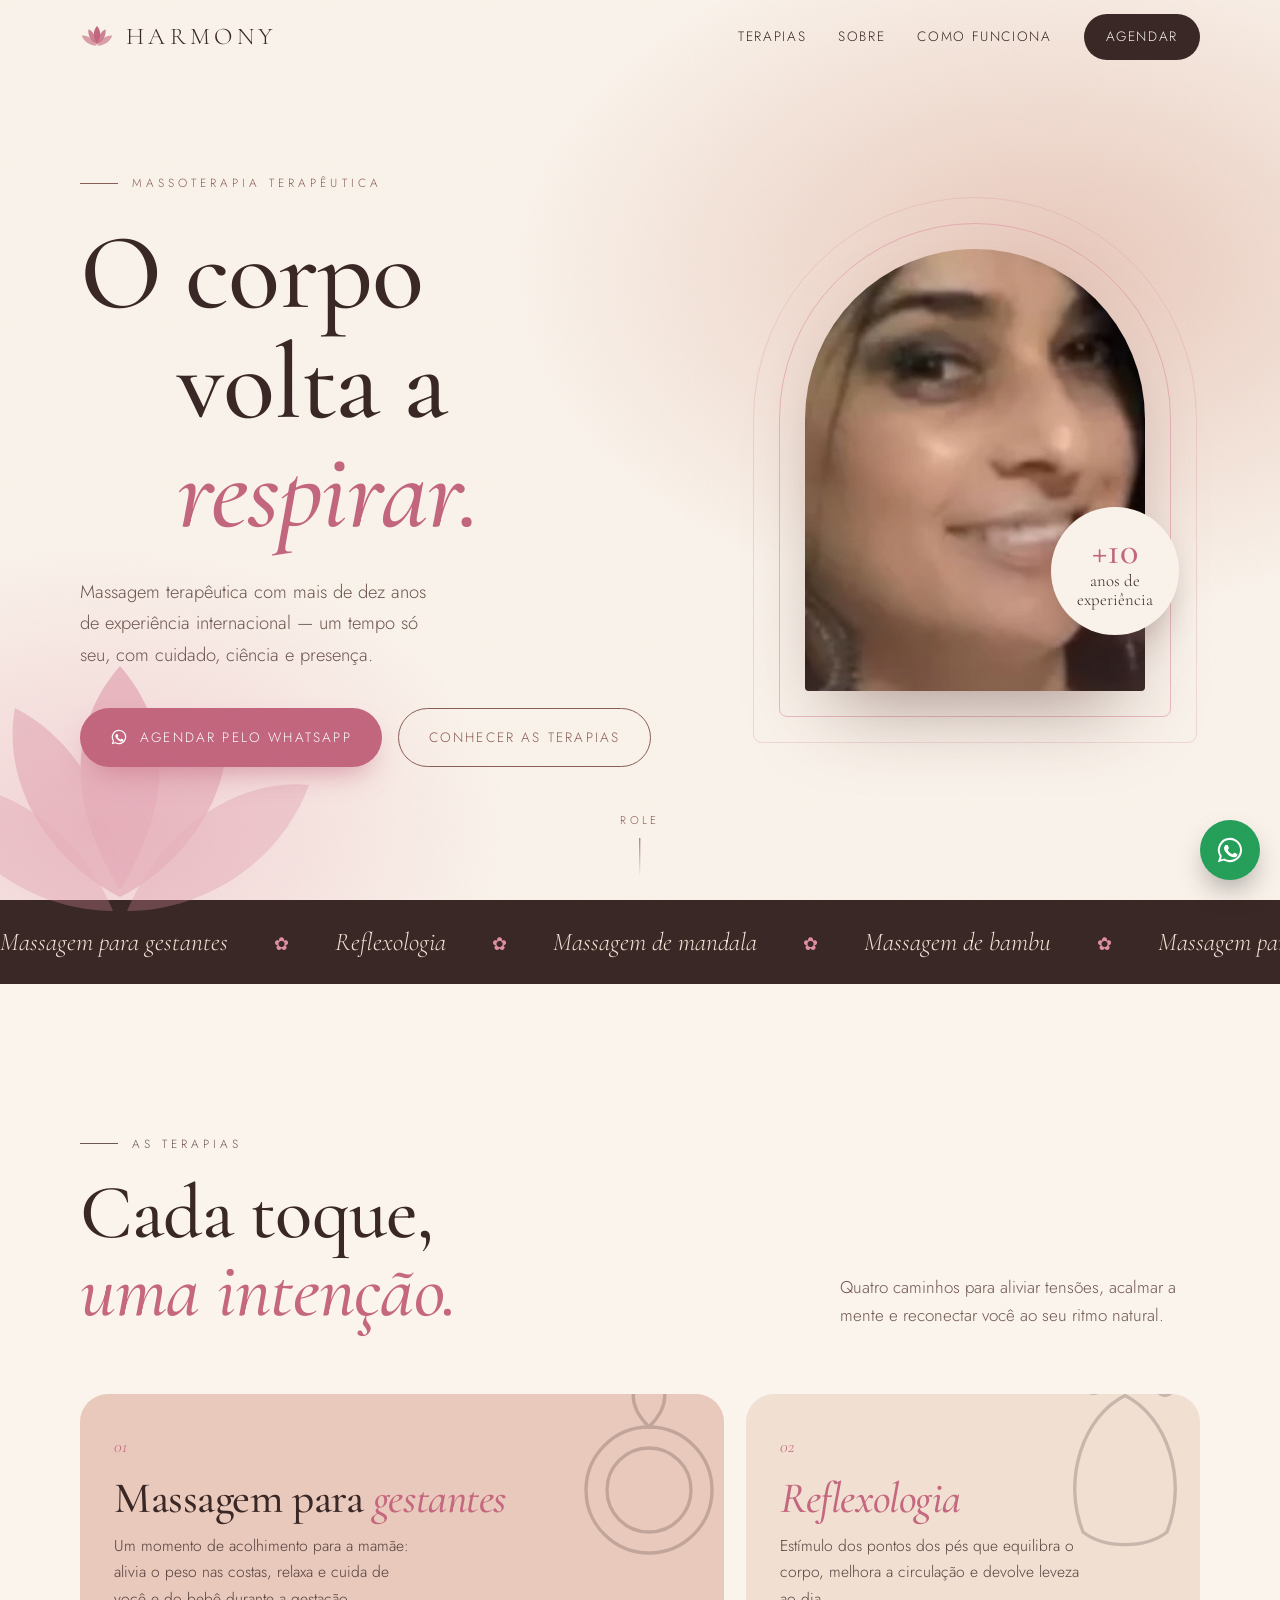
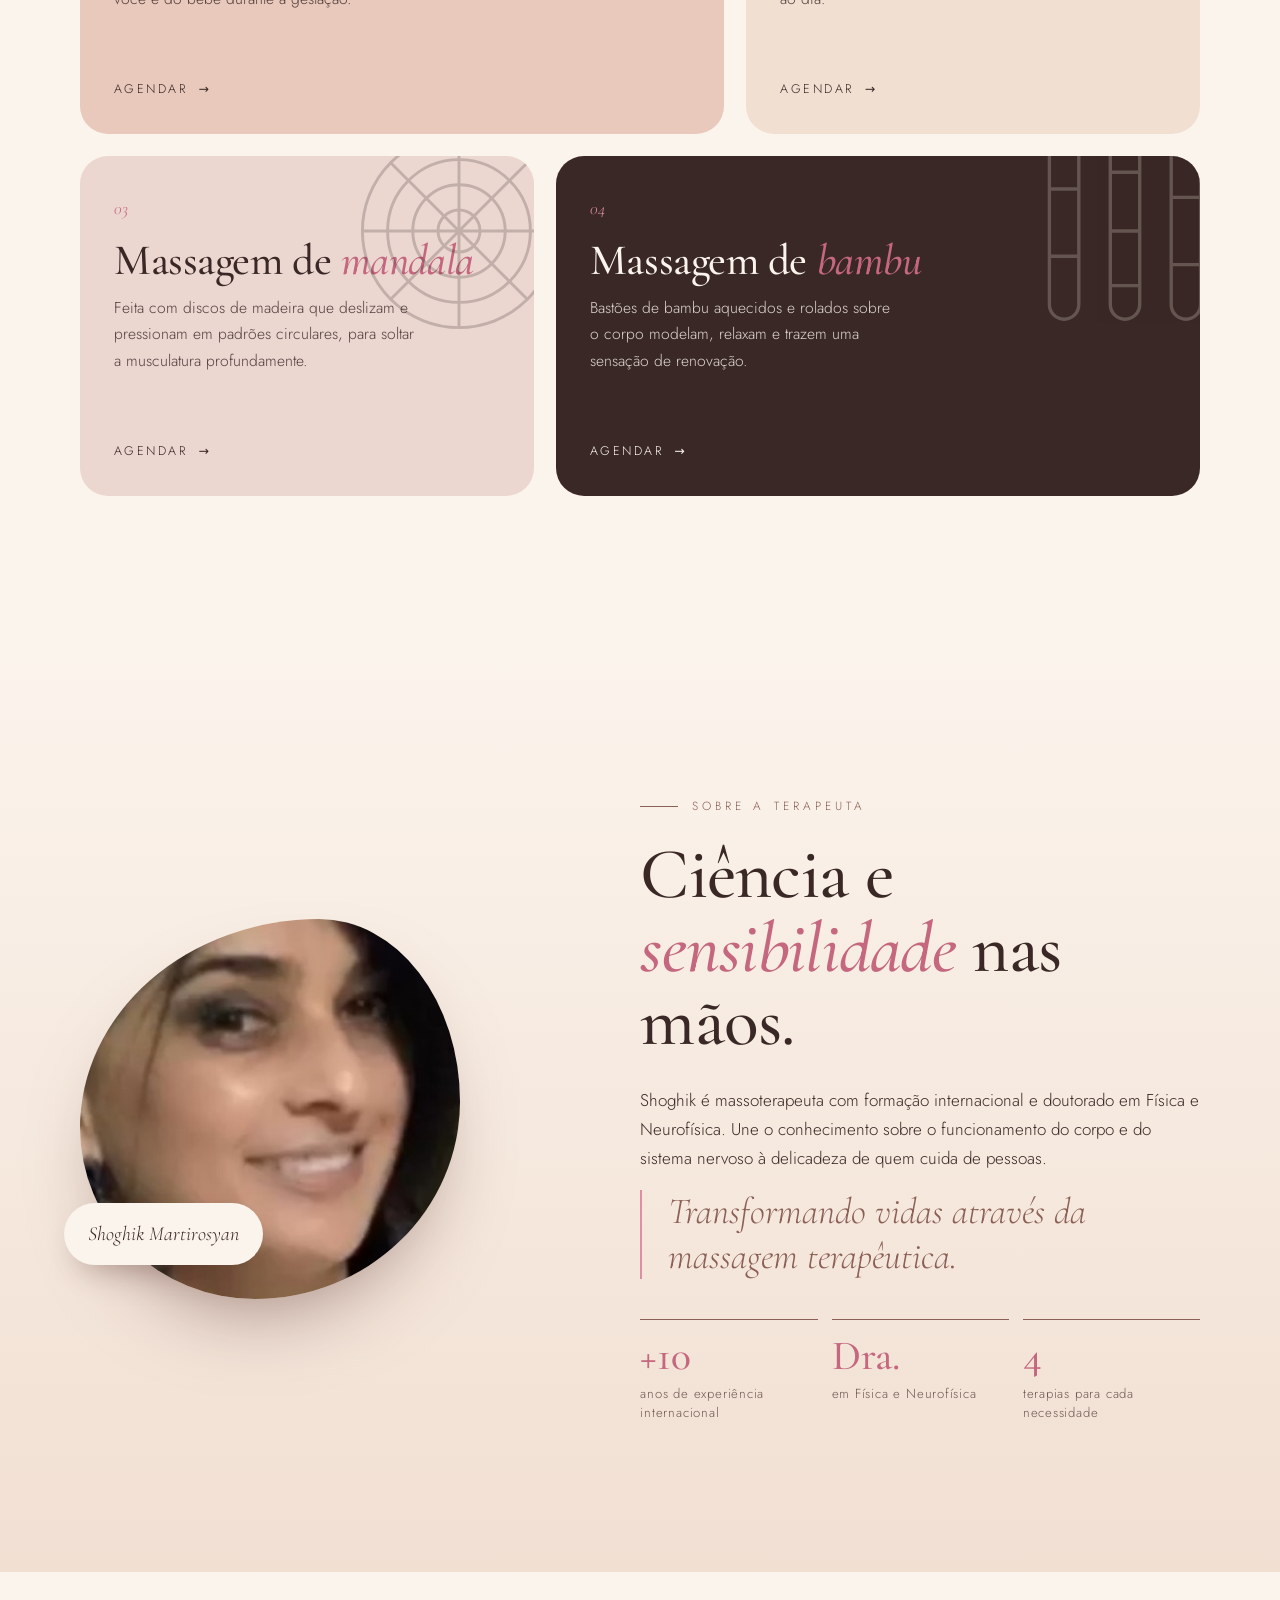
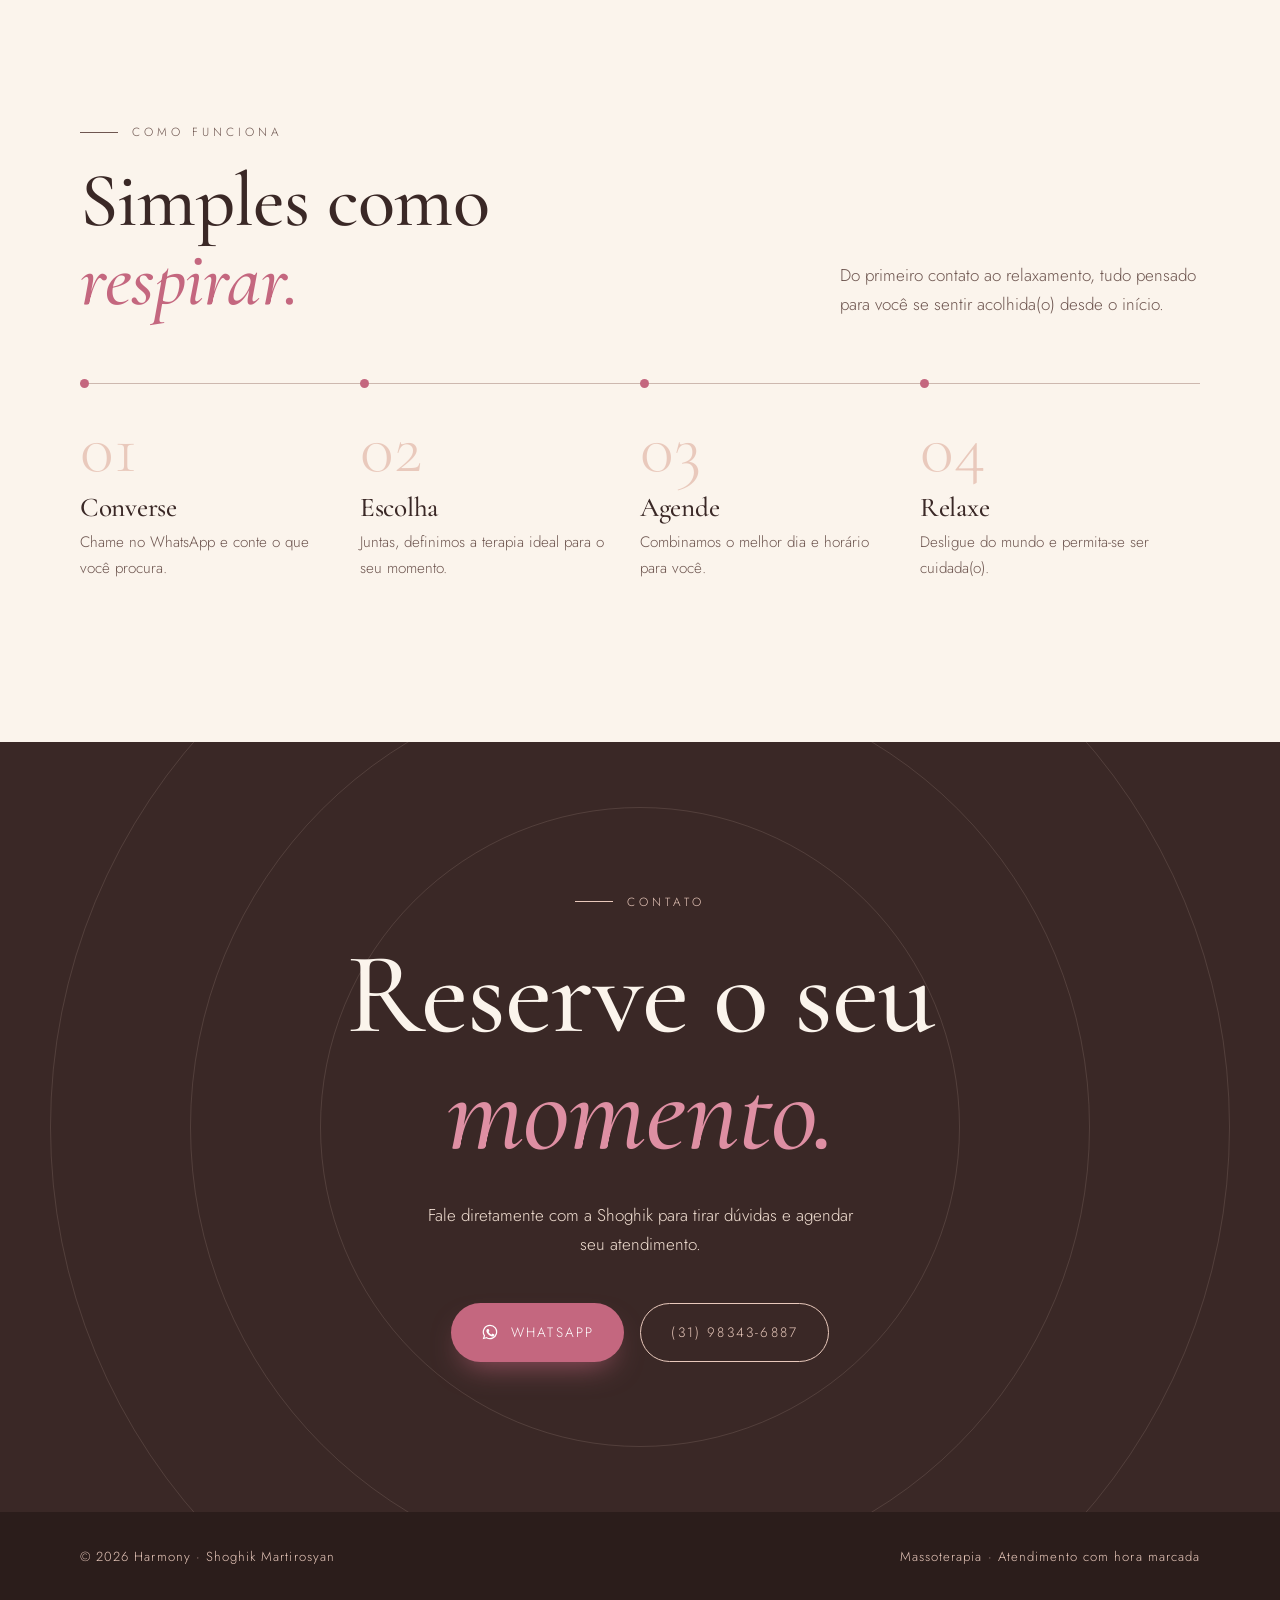
==== harmony/index.html @ 851d34f4 "Add Harmony massage therapy website Co-Authored-By: Claude Sonnet 5.5 <noreply@anthropic.com> Claude" ====
<!doctype html>
<html lang="pt-BR">
<head>
<meta charset="utf-8">
<meta name="viewport" content="width=device-width, initial-scale=1">
<title>Harmony · Shoghik Martirosyan — Massoterapia</title>
<meta name="description" content="Massoterapia com mais de 10 anos de experiência internacional. Massagem para gestantes, reflexologia, massagem de mandala e de bambu. Agende pelo WhatsApp.">
<meta name="theme-color" content="#F6E9DF">
<link rel="preconnect" href="https://fonts.googleapis.com">
<link rel="preconnect" href="https://fonts.gstatic.com" crossorigin>
<link href="https://fonts.googleapis.com/css2?family=Cormorant+Garamond:ital,wght@0,400;0,500;0,600;1,400;1,500&family=Jost:wght@300;400;500&display=swap" rel="stylesheet">
<style>
:root{
  --cream:#FBF4EC; --sand:#F1DFD2; --blush:#E9C9BC; --rose:#DE8FA3; --rose-deep:#C4677F;
  --clay:#8A5F55; --ink:#3A2826; --ink-soft:#6E5650; --leaf:#8C9A7B;
  --serif:'Cormorant Garamond',Georgia,serif; --sans:'Jost',system-ui,sans-serif;
  --ease:cubic-bezier(.22,.8,.24,1);
}
*{box-sizing:border-box;margin:0}
html{scroll-behavior:smooth;overflow-x:clip}
body{background:var(--cream);color:var(--ink);font-family:var(--sans);font-weight:300;font-size:17px;line-height:1.7;-webkit-font-smoothing:antialiased;overflow-x:hidden}
body::after{content:"";position:fixed;inset:0;pointer-events:none;z-index:99;opacity:.07;mix-blend-mode:multiply;
  background-image:url("data:image/svg+xml,%3Csvg xmlns='http://www.w3.org/2000/svg' width='160' height='160'%3E%3Cfilter id='n'%3E%3CfeTurbulence type='fractalNoise' baseFrequency='.9' numOctaves='2' stitchTiles='stitch'/%3E%3C/filter%3E%3Crect width='100%25' height='100%25' filter='url(%23n)'/%3E%3C/svg%3E")}
a{color:inherit}
.wrap{width:min(1120px,100% - 40px);margin-inline:auto}
h1,h2,h3{font-family:var(--serif);font-weight:500;line-height:1.02;letter-spacing:-.01em}
em{font-style:italic;color:var(--rose-deep)}
.eyebrow{font-size:.74rem;letter-spacing:.34em;text-transform:uppercase;color:var(--clay);display:flex;align-items:center;gap:14px}
.eyebrow::before{content:"";width:38px;height:1px;background:currentColor}

/* NAV */
nav{position:fixed;inset:0 0 auto 0;z-index:50;transition:background .4s,box-shadow .4s}
nav.solid{background:rgba(251,244,236,.86);backdrop-filter:blur(14px);box-shadow:0 1px 0 rgba(138,95,85,.15)}
.nav-in{display:flex;align-items:center;justify-content:space-between;height:74px}
.brand{display:flex;align-items:center;gap:12px;text-decoration:none;font-family:var(--serif);font-size:1.5rem;letter-spacing:.18em;text-transform:uppercase}
.brand svg{width:34px;height:34px}
.nav-links{display:flex;gap:32px;align-items:center;font-size:.85rem;letter-spacing:.12em;text-transform:uppercase}
.nav-links a{text-decoration:none;position:relative}
.nav-links a:not(.pill)::after{content:"";position:absolute;left:0;bottom:-4px;height:1px;width:0;background:var(--rose-deep);transition:width .4s var(--ease)}
.nav-links a:not(.pill):hover::after{width:100%}
.pill{background:var(--ink);color:var(--cream);padding:11px 22px;border-radius:99px;transition:background .3s,transform .3s var(--ease)}
.pill:hover{background:var(--rose-deep);transform:translateY(-2px)}

/* HERO */
.hero{position:relative;overflow-x:clip;min-height:100svh;display:grid;align-items:center;padding:120px 0 80px;
  background:radial-gradient(60% 55% at 82% 30%,var(--blush) 0,transparent 70%),radial-gradient(45% 45% at 8% 92%,#F3D3D6 0,transparent 70%),var(--cream)}
.hero-grid{display:grid;grid-template-columns:1.15fr .85fr;gap:60px;align-items:center}
.hero h1{font-size:clamp(3.4rem,8.4vw,7.6rem);margin:26px 0 28px}
.hero h1 span{display:block}
.hero h1 .l2{padding-left:.9em}
.lead{font-size:1.15rem;max-width:33ch;color:var(--ink-soft)}
.cta-row{display:flex;flex-wrap:wrap;gap:16px;margin-top:38px}
.btn{display:inline-flex;align-items:center;gap:12px;text-decoration:none;font-size:.85rem;letter-spacing:.16em;text-transform:uppercase;padding:17px 30px;border-radius:99px;transition:transform .35s var(--ease),background .3s,color .3s,box-shadow .3s}
.btn.primary{background:var(--rose-deep);color:#fff;box-shadow:0 14px 30px -12px rgba(196,103,127,.7)}
.btn.primary:hover{transform:translateY(-3px);background:var(--ink)}
.btn.ghost{border:1px solid var(--clay);color:var(--clay)}
.btn.ghost:hover{background:var(--clay);color:var(--cream);transform:translateY(-3px)}
.btn svg{width:18px;height:18px}

.portrait{position:relative;justify-self:center;width:min(340px,78vw);aspect-ratio:4/5.2}
.arch{position:absolute;inset:0;border-radius:999px 999px 24px 24px;overflow:hidden;box-shadow:0 40px 80px -30px rgba(90,50,45,.5)}
.arch img{width:100%;height:100%;object-fit:cover;object-position:50% 30%;}
.arch::after{content:"";position:absolute;inset:0;background:linear-gradient(180deg,transparent 60%,rgba(138,95,85,.35))}
.ring{position:absolute;inset:-26px;border:1px solid var(--rose);border-radius:999px 999px 40px 40px;opacity:.55;animation:breathe 7s ease-in-out infinite}
.ring.r2{inset:-52px;opacity:.28;animation-delay:-2.3s}
@keyframes breathe{50%{transform:scale(1.035);opacity:.9}}
.badge{position:absolute;right:-34px;bottom:56px;width:128px;height:128px;border-radius:50%;background:var(--cream);display:grid;place-items:center;text-align:center;font-family:var(--serif);font-size:1.05rem;line-height:1.15;padding:18px;box-shadow:0 20px 40px -16px rgba(90,50,45,.45);animation:float 6s ease-in-out infinite}
.badge b{display:block;font-size:2.4rem;font-weight:500;color:var(--rose-deep);line-height:1}
@keyframes float{50%{transform:translateY(-12px) rotate(3deg)}}
.lotus-bg{position:absolute;left:-90px;bottom:-60px;width:420px;opacity:.5;pointer-events:none;animation:sway 14s ease-in-out infinite}
@keyframes sway{50%{transform:rotate(5deg) translateY(-10px)}}
.scroll-hint{position:absolute;left:50%;bottom:24px;translate:-50% 0;font-size:.7rem;letter-spacing:.3em;text-transform:uppercase;color:var(--clay);display:flex;flex-direction:column;align-items:center;gap:8px}
.scroll-hint i{width:1px;height:38px;background:linear-gradient(var(--clay),transparent);animation:drip 2.2s infinite}
@keyframes drip{0%{transform:scaleY(0);transform-origin:top}50%{transform:scaleY(1);transform-origin:top}51%{transform-origin:bottom}100%{transform:scaleY(0);transform-origin:bottom}}

/* MARQUEE */
.marquee{background:var(--ink);color:var(--sand);overflow:hidden;padding:20px 0;font-family:var(--serif);font-style:italic;font-size:1.6rem;white-space:nowrap}
.marquee div{display:inline-flex;gap:46px;animation:slide 32s linear infinite;padding-right:46px}
.marquee span::after{content:"✿";margin-left:46px;color:var(--rose);font-style:normal;font-size:1.1rem}
@keyframes slide{to{transform:translateX(-50%)}}

/* SECTIONS */
section{padding:clamp(80px,12vw,150px) 0}
.sec-head{display:flex;justify-content:space-between;align-items:end;gap:40px;flex-wrap:wrap;margin-bottom:64px}
.sec-head h2{font-size:clamp(2.6rem,6vw,5rem);max-width:12ch;margin-top:20px}
.sec-head p{max-width:36ch;color:var(--ink-soft)}

/* SERVICES */
.services{display:grid;grid-template-columns:repeat(12,1fr);gap:22px}
.card{position:relative;background:var(--sand);border-radius:28px;padding:38px 34px 34px;overflow:hidden;min-height:340px;display:flex;flex-direction:column;justify-content:space-between;transition:transform .5s var(--ease),box-shadow .5s,background .5s}
.card:nth-child(1){grid-column:span 7;background:var(--blush)}
.card:nth-child(2){grid-column:span 5}
.card:nth-child(3){grid-column:span 5;background:#EBD6D0}
.card:nth-child(4){grid-column:span 7;background:var(--ink);color:var(--cream)}
.card:hover{transform:translateY(-8px) rotate(-.4deg);box-shadow:0 34px 60px -30px rgba(90,50,45,.55)}
.card .num{font-family:var(--serif);font-style:italic;font-size:1.1rem;color:var(--rose-deep)}
.card:nth-child(4) .num{color:var(--rose)}
.card h3{font-size:clamp(2rem,3.4vw,2.9rem);margin:14px 0 12px}
.card p{max-width:34ch;font-size:.98rem;opacity:.85}
.card .glyph{position:absolute;right:-30px;top:-30px;width:210px;height:210px;opacity:.22;transition:transform 1s var(--ease),opacity .5s}
.card:hover .glyph{transform:rotate(30deg) scale(1.12);opacity:.4}
.card .more{margin-top:26px;font-size:.78rem;letter-spacing:.2em;text-transform:uppercase;text-decoration:none;display:inline-flex;gap:10px;align-items:center}
.card .more::after{content:"→";transition:transform .3s var(--ease)}
.card:hover .more::after{transform:translateX(8px)}

/* ABOUT */
.about{background:linear-gradient(180deg,var(--cream),var(--sand))}
.about-grid{display:grid;grid-template-columns:.9fr 1.1fr;gap:clamp(40px,8vw,110px);align-items:center}
.about h2{font-size:clamp(2.6rem,5.6vw,4.8rem);margin:22px 0 28px}
.about p+p{margin-top:18px}
.quote{font-family:var(--serif);font-style:italic;font-size:clamp(1.6rem,3vw,2.3rem);line-height:1.2;color:var(--clay);border-left:2px solid var(--rose);padding-left:26px;margin:34px 0}
.creds{display:grid;grid-template-columns:repeat(3,1fr);gap:14px;margin-top:40px}
.cred{border-top:1px solid var(--clay);padding-top:16px}
.cred b{display:block;font-family:var(--serif);font-weight:500;font-size:2.6rem;line-height:1;color:var(--rose-deep)}
.cred span{font-size:.82rem;letter-spacing:.06em;color:var(--ink-soft);display:block;margin-top:8px;line-height:1.4}
.about-img{position:relative;max-width:380px}
.about-img .blob{width:100%;aspect-ratio:1;border-radius:63% 37% 54% 46%/55% 48% 52% 45%;overflow:hidden;animation:morph 16s ease-in-out infinite;box-shadow:0 40px 80px -34px rgba(90,50,45,.55)}
.about-img img{width:100%;height:100%;object-fit:cover}
@keyframes morph{50%{border-radius:40% 60% 38% 62%/58% 40% 60% 42%}}
.about-img .tag{position:absolute;left:-16px;bottom:34px;background:var(--cream);padding:14px 24px;border-radius:99px;font-family:var(--serif);font-style:italic;font-size:1.25rem;box-shadow:0 16px 34px -16px rgba(90,50,45,.5)}

/* PROCESS */
.steps{display:grid;grid-template-columns:repeat(4,1fr);gap:0;counter-reset:s;position:relative}
.step{padding:30px 28px 10px 0;border-top:1px solid rgba(138,95,85,.4);position:relative}
.step::before{counter-increment:s;content:"0" counter(s);font-family:var(--serif);font-size:4.4rem;line-height:1;color:var(--blush);display:block;margin-bottom:10px;transition:color .4s}
.step:hover::before{color:var(--rose)}
.step::after{content:"";position:absolute;top:-5px;left:0;width:9px;height:9px;border-radius:50%;background:var(--rose-deep)}
.step h3{font-size:1.7rem;margin-bottom:8px}
.step p{font-size:.95rem;color:var(--ink-soft)}

/* CONTACT */
.contact{background:var(--ink);color:var(--cream);position:relative;overflow:hidden;text-align:center}
.contact .eyebrow{justify-content:center;color:var(--blush)}
.contact h2{font-size:clamp(3rem,9vw,8rem);margin:24px auto 30px;max-width:11ch}
.contact h2 em{color:var(--rose)}
.contact p{max-width:44ch;margin:0 auto;color:var(--sand);opacity:.85}
.contact .cta-row{justify-content:center;margin-top:44px}
.contact .btn.ghost{border-color:var(--blush);color:var(--blush)}
.contact .btn.ghost:hover{background:var(--blush);color:var(--ink)}
.contact .btn.primary:hover{background:var(--cream);color:var(--ink)}
.halo{position:absolute;left:50%;top:50%;width:900px;height:900px;translate:-50% -50%;border-radius:50%;border:1px solid rgba(233,201,188,.14);pointer-events:none;animation:breathe 9s ease-in-out infinite}
.halo.h2{width:640px;height:640px;animation-delay:-3s}
.halo.h3{width:1180px;height:1180px;animation-delay:-5s}
footer{background:#2B1D1B;color:var(--blush);padding:34px 0;font-size:.82rem;letter-spacing:.08em}
footer .wrap{display:flex;justify-content:space-between;flex-wrap:wrap;gap:12px}

.wa-float{position:fixed;right:20px;bottom:20px;z-index:60;width:60px;height:60px;border-radius:50%;background:#25a05a;display:grid;place-items:center;box-shadow:0 14px 30px -8px rgba(0,0,0,.4);transition:transform .3s var(--ease)}
.wa-float:hover{transform:scale(1.1) rotate(-6deg)}
.wa-float svg{width:30px;height:30px;fill:#fff}

/* REVEAL */
.rv{opacity:0;transform:translateY(34px);transition:opacity 1s var(--ease),transform 1s var(--ease);transition-delay:var(--d,0s)}
.rv.in{opacity:1;transform:none}
.load{opacity:0;transform:translateY(26px);animation:up 1.2s var(--ease) forwards;animation-delay:var(--d,0s)}
@keyframes up{to{opacity:1;transform:none}}

@media (max-width:900px){
  .nav-links a:not(.pill){display:none}
  .hero-grid,.about-grid{grid-template-columns:1fr}
  .hero h1 .l2{padding-left:.5em}
  .portrait{margin-top:30px}
  .badge{right:-8px}
  .card:nth-child(n){grid-column:span 12;min-height:280px}
  .steps{grid-template-columns:1fr 1fr;row-gap:36px}
  .creds{grid-template-columns:1fr}
  .about-img{order:-1;max-width:300px}
  .scroll-hint{display:none}
}
@media (max-width:520px){.steps{grid-template-columns:1fr}body{font-size:16px}.brand{font-size:1.2rem}.pill{padding:10px 16px}}
@media (prefers-reduced-motion:reduce){*{animation:none!important;transition:none!important}.rv,.load{opacity:1;transform:none}}
</style>
</head>
<body>

<svg width="0" height="0" style="position:absolute" aria-hidden="true">
  <defs>
    <symbol id="lotus" viewBox="0 0 120 90">
      <g fill="currentColor">
        <path d="M60 6C46 22 44 44 60 70 76 44 74 22 60 6Z"/>
        <path d="M60 72C40 62 26 40 30 18 46 26 60 46 60 72Z" opacity=".8"/>
        <path d="M60 72C80 62 94 40 90 18 74 26 60 46 60 72Z" opacity=".8"/>
        <path d="M58 76C36 76 14 62 6 40 26 38 48 52 58 76Z" opacity=".6"/>
        <path d="M62 76C84 76 106 62 114 40 94 38 72 52 62 76Z" opacity=".6"/>
      </g>
    </symbol>
    <symbol id="wa" viewBox="0 0 32 32"><path d="M16 3a13 13 0 0 0-11 19.8L3 29l6.400-1.700A13 13 0 1 0 16 3Zm0 2.300a10.700 10.700 0 1 1-5.500 19.900l-.4-.2-3.800 1 1-3.700-.3-.4A10.700 10.700 0 0 1 16 5.300Zm-4.200 5.300c-.3 0-.7.100-1 .5-.3.400-1.200 1.200-1.200 2.900s1.200 3.400 1.400 3.600c.2.200 2.400 3.900 6 5.300 3 1.200 3.600.9 4.200.9.700-.1 2.100-.9 2.400-1.700.3-.8.300-1.500.2-1.700-.1-.1-.3-.2-.7-.4l-2.200-1.100c-.3-.1-.6-.2-.8.200l-1 1.200c-.2.200-.4.300-.7.100-.4-.2-1.500-.6-2.800-1.700-1-.9-1.700-2-1.900-2.400-.2-.3 0-.5.100-.7l.5-.6c.2-.2.200-.4.400-.6.100-.3.100-.5 0-.7l-1-2.400c-.3-.6-.5-.6-.8-.6h-.7Z"/></symbol>
  </defs>
</svg>

<nav id="nav">
  <div class="wrap nav-in">
    <a href="#topo" class="brand"><svg style="color:var(--rose-deep)"><use href="#lotus"/></svg>Harmony</a>
    <div class="nav-links">
      <a href="#terapias">Terapias</a>
      <a href="#sobre">Sobre</a>
      <a href="#como">Como funciona</a>
      <a class="pill" href="https://wa.me/5531983436887?text=Ol%C3%A1%2C%20Shoghik!%20Gostaria%20de%20agendar%20uma%20massagem." target="_blank" rel="noopener">Agendar</a>
    </div>
  </div>
</nav>

<header class="hero" id="topo">
  <svg class="lotus-bg" style="color:var(--rose)" viewBox="0 0 120 90"><use href="#lotus"/></svg>
  <div class="wrap hero-grid">
    <div>
      <p class="eyebrow load" style="--d:.1s">Massoterapia Terapêutica</p>
      <h1>
        <span class="load" style="--d:.25s">O corpo</span>
        <span class="l2 load" style="--d:.45s">volta a <em>respirar.</em></span>
      </h1>
      <p class="lead load" style="--d:.7s">Massagem terapêutica com mais de dez anos de experiência internacional — um tempo só seu, com cuidado, ciência e presença.</p>
      <div class="cta-row load" style="--d:.9s">
        <a class="btn primary" href="https://wa.me/5531983436887?text=Ol%C3%A1%2C%20Shoghik!%20Gostaria%20de%20agendar%20uma%20massagem." target="_blank" rel="noopener"><svg fill="currentColor"><use href="#wa"/></svg>Agendar pelo WhatsApp</a>
        <a class="btn ghost" href="#terapias">Conhecer as terapias</a>
      </div>
    </div>
    <div class="portrait load" style="--d:.5s">
      <div class="ring r2"></div><div class="ring"></div>
      <div class="arch"><img src="shoghik.jpg" alt="Shoghik Martirosyan, massoterapeuta"></div>
      <div class="badge"><div><b>+10</b>anos de experiência</div></div>
    </div>
  </div>
  <div class="scroll-hint"><span>Role</span><i></i></div>
</header>

<div class="marquee" aria-hidden="true">
  <div>
    <span>Massagem para gestantes</span><span>Reflexologia</span><span>Massagem de mandala</span><span>Massagem de bambu</span>
    <span>Massagem para gestantes</span><span>Reflexologia</span><span>Massagem de mandala</span><span>Massagem de bambu</span>
  </div>
</div>

<section id="terapias">
  <div class="wrap">
    <div class="sec-head">
      <div><p class="eyebrow rv">As terapias</p><h2 class="rv">Cada toque, <em>uma intenção.</em></h2></div>
      <p class="rv">Quatro caminhos para aliviar tensões, acalmar a mente e reconectar você ao seu ritmo natural.</p>
    </div>
    <div class="services">
      <article class="card rv">
        <svg class="glyph" viewBox="0 0 100 100" fill="none" stroke="currentColor" stroke-width="1.6"><circle cx="50" cy="60" r="30"/><circle cx="50" cy="60" r="20"/><path d="M50 30C40 20 40 10 50 2c10 8 10 18 0 28Z"/></svg>
        <div><span class="num">01</span><h3>Massagem para <em>gestantes</em></h3><p>Um momento de acolhimento para a mamãe: alivia o peso nas costas, relaxa e cuida de você e do bebê durante a gestação.</p></div>
        <a class="more" href="https://wa.me/5531983436887?text=Ol%C3%A1!%20Tenho%20interesse%20na%20massagem%20para%20gestantes." target="_blank" rel="noopener">Agendar</a>
      </article>
      <article class="card rv" style="--d:.1s">
        <svg class="glyph" viewBox="0 0 100 100" fill="none" stroke="currentColor" stroke-width="1.6"><path d="M30 80C20 55 30 25 50 15c20 10 30 40 20 65-10 8-30 8-40 0Z"/><circle cx="35" cy="10" r="4"/><circle cx="46" cy="6" r="4"/><circle cx="58" cy="6" r="4"/><circle cx="69" cy="11" r="4"/></svg>
        <div><span class="num">02</span><h3><em>Reflexologia</em></h3><p>Estímulo dos pontos dos pés que equilibra o corpo, melhora a circulação e devolve leveza ao dia.</p></div>
        <a class="more" href="https://wa.me/5531983436887?text=Ol%C3%A1!%20Tenho%20interesse%20em%20reflexologia." target="_blank" rel="noopener">Agendar</a>
      </article>
      <article class="card rv">
        <svg class="glyph" viewBox="0 0 100 100" fill="none" stroke="currentColor" stroke-width="1.4"><circle cx="50" cy="50" r="46"/><circle cx="50" cy="50" r="34"/><circle cx="50" cy="50" r="22"/><circle cx="50" cy="50" r="10"/><path d="M50 4v92M4 50h92M17 17l66 66M83 17 17 83"/></svg>
        <div><span class="num">03</span><h3>Massagem de <em>mandala</em></h3><p>Feita com discos de madeira que deslizam e pressionam em padrões circulares, para soltar a musculatura profundamente.</p></div>
        <a class="more" href="https://wa.me/5531983436887?text=Ol%C3%A1!%20Tenho%20interesse%20na%20massagem%20de%20mandala." target="_blank" rel="noopener">Agendar</a>
      </article>
      <article class="card rv" style="--d:.1s">
        <svg class="glyph" viewBox="0 0 100 100" fill="none" stroke="currentColor" stroke-width="1.6"><rect x="14" y="8" width="14" height="84" rx="7"/><rect x="43" y="8" width="14" height="84" rx="7"/><rect x="72" y="8" width="14" height="84" rx="7"/><path d="M14 30h14M14 62h14M43 22h14M43 50h14M43 76h14M72 34h14M72 66h14"/></svg>
        <div><span class="num">04</span><h3>Massagem de <em>bambu</em></h3><p>Bastões de bambu aquecidos e rolados sobre o corpo modelam, relaxam e trazem uma sensação de renovação.</p></div>
        <a class="more" href="https://wa.me/5531983436887?text=Ol%C3%A1!%20Tenho%20interesse%20na%20massagem%20de%20bambu." target="_blank" rel="noopener">Agendar</a>
      </article>
    </div>
  </div>
</section>

<section class="about" id="sobre">
  <div class="wrap about-grid">
    <div class="about-img rv">
      <div class="blob"><img src="shoghik.jpg" alt="Retrato de Shoghik Martirosyan"></div>
      <div class="tag">Shoghik Martirosyan</div>
    </div>
    <div>
      <p class="eyebrow rv">Sobre a terapeuta</p>
      <h2 class="rv">Ciência e <em>sensibilidade</em> nas mãos.</h2>
      <p class="rv">Shoghik é massoterapeuta com formação internacional e doutorado em Física e Neurofísica. Une o conhecimento sobre o funcionamento do corpo e do sistema nervoso à delicadeza de quem cuida de pessoas.</p>
      <p class="quote rv">Transformando vidas através da massagem terapêutica.</p>
      <div class="creds rv">
        <div class="cred"><b>+10</b><span>anos de experiência internacional</span></div>
        <div class="cred"><b>Dra.</b><span>em Física e Neurofísica</span></div>
        <div class="cred"><b>4</b><span>terapias para cada necessidade</span></div>
      </div>
    </div>
  </div>
</section>

<section id="como">
  <div class="wrap">
    <div class="sec-head">
      <div><p class="eyebrow rv">Como funciona</p><h2 class="rv">Simples como <em>respirar.</em></h2></div>
      <p class="rv">Do primeiro contato ao relaxamento, tudo pensado para você se sentir acolhida(o) desde o início.</p>
    </div>
    <div class="steps">
      <div class="step rv"><h3>Converse</h3><p>Chame no WhatsApp e conte o que você procura.</p></div>
      <div class="step rv" style="--d:.1s"><h3>Escolha</h3><p>Juntas, definimos a terapia ideal para o seu momento.</p></div>
      <div class="step rv" style="--d:.2s"><h3>Agende</h3><p>Combinamos o melhor dia e horário para você.</p></div>
      <div class="step rv" style="--d:.3s"><h3>Relaxe</h3><p>Desligue do mundo e permita-se ser cuidada(o).</p></div>
    </div>
  </div>
</section>

<section class="contact" id="contato">
  <div class="halo h3"></div><div class="halo"></div><div class="halo h2"></div>
  <div class="wrap" style="position:relative">
    <p class="eyebrow rv">Contato</p>
    <h2 class="rv">Reserve o seu <em>momento.</em></h2>
    <p class="rv">Fale diretamente com a Shoghik para tirar dúvidas e agendar seu atendimento.</p>
    <div class="cta-row rv">
      <a class="btn primary" href="https://wa.me/5531983436887?text=Ol%C3%A1%2C%20Shoghik!%20Gostaria%20de%20agendar%20uma%20massagem." target="_blank" rel="noopener"><svg fill="currentColor"><use href="#wa"/></svg>WhatsApp</a>
      <a class="btn ghost" href="tel:+5531983436887">(31) 98343-6887</a>
    </div>
  </div>
</section>

<footer>
  <div class="wrap"><span>© <span id="ano">2026</span> Harmony · Shoghik Martirosyan</span><span>Massoterapia · Atendimento com hora marcada</span></div>
</footer>

<a class="wa-float" href="https://wa.me/5531983436887" target="_blank" rel="noopener" aria-label="Falar no WhatsApp"><svg viewBox="0 0 32 32"><use href="#wa"/></svg></a>

<script>
const nav=document.getElementById('nav');
const onScroll=()=>nav.classList.toggle('solid',scrollY>40);
onScroll();addEventListener('scroll',onScroll,{passive:true});
document.getElementById('ano').textContent=new Date().getFullYear();
const io=new IntersectionObserver(es=>es.forEach(e=>{if(e.isIntersecting){e.target.classList.add('in');io.unobserve(e.target)}}),{threshold:.15});
document.querySelectorAll('.rv').forEach(el=>io.observe(el));
</script>
</body>
</html>
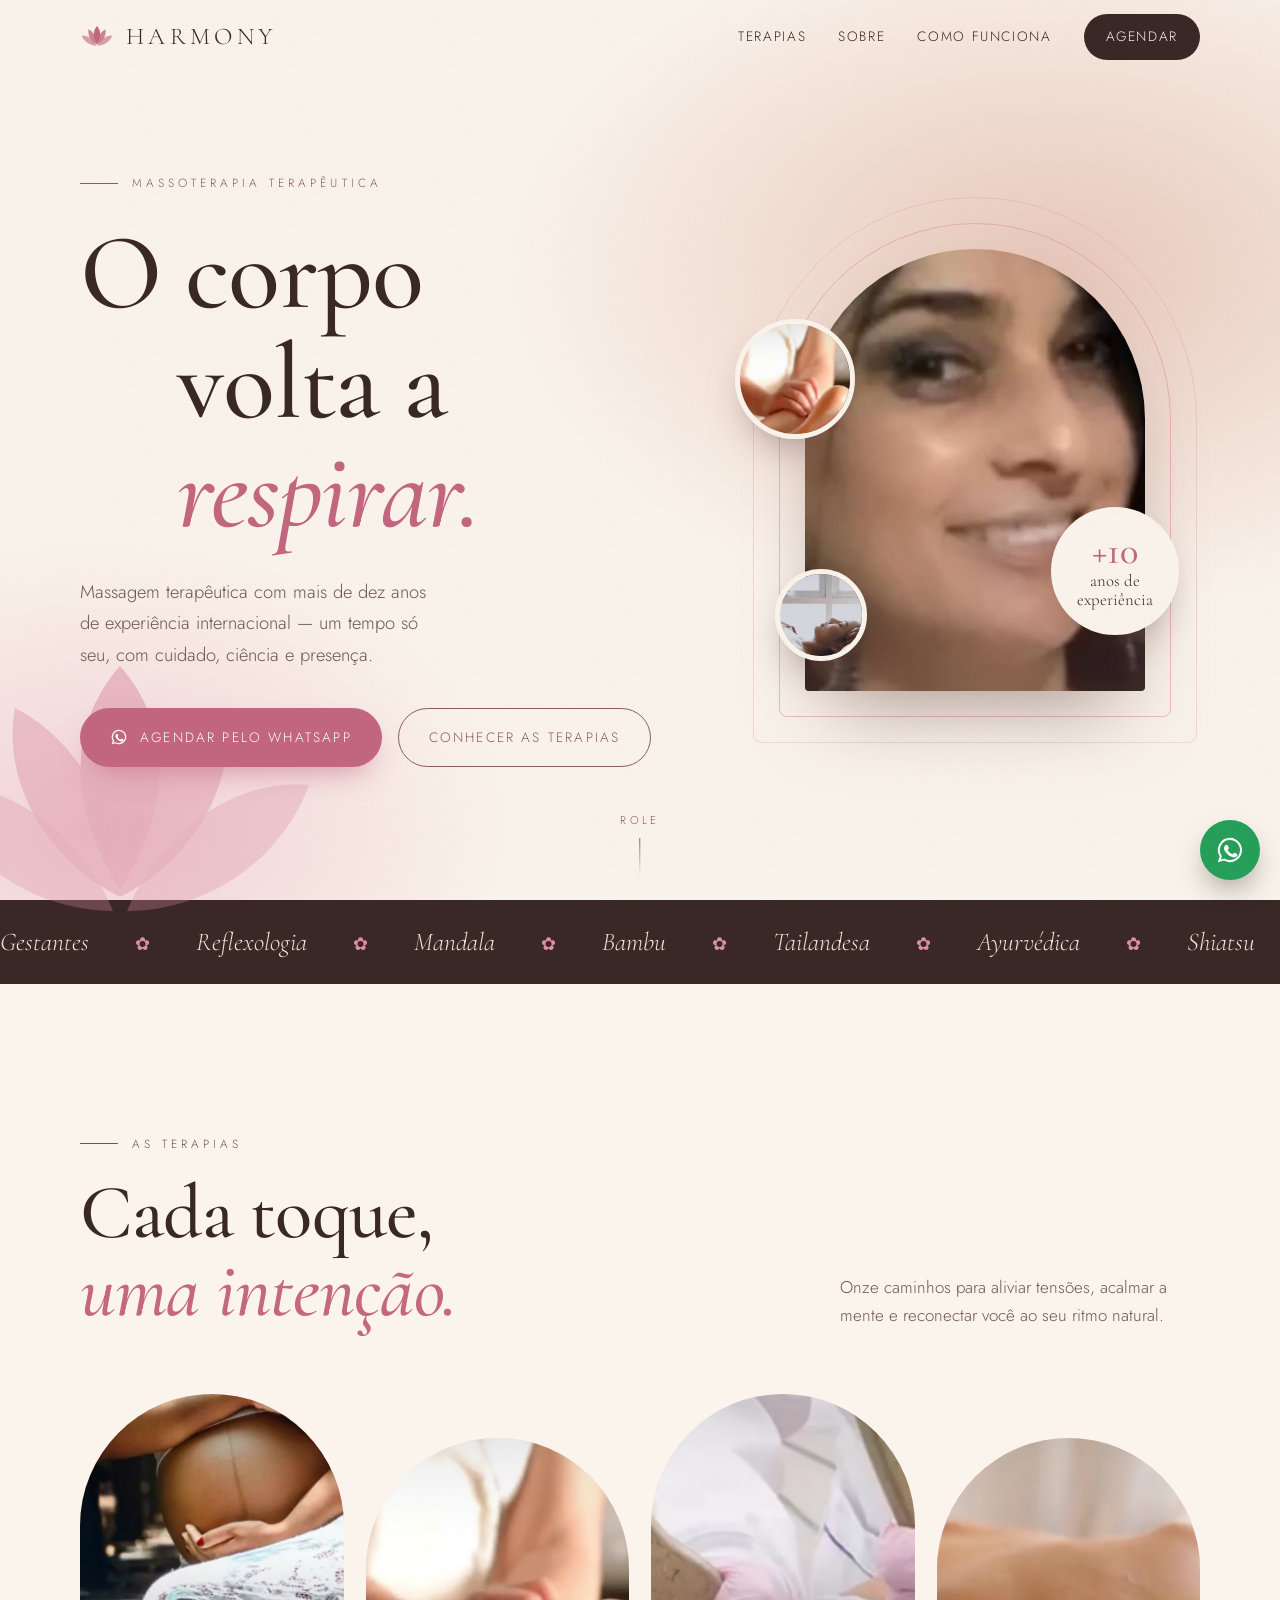
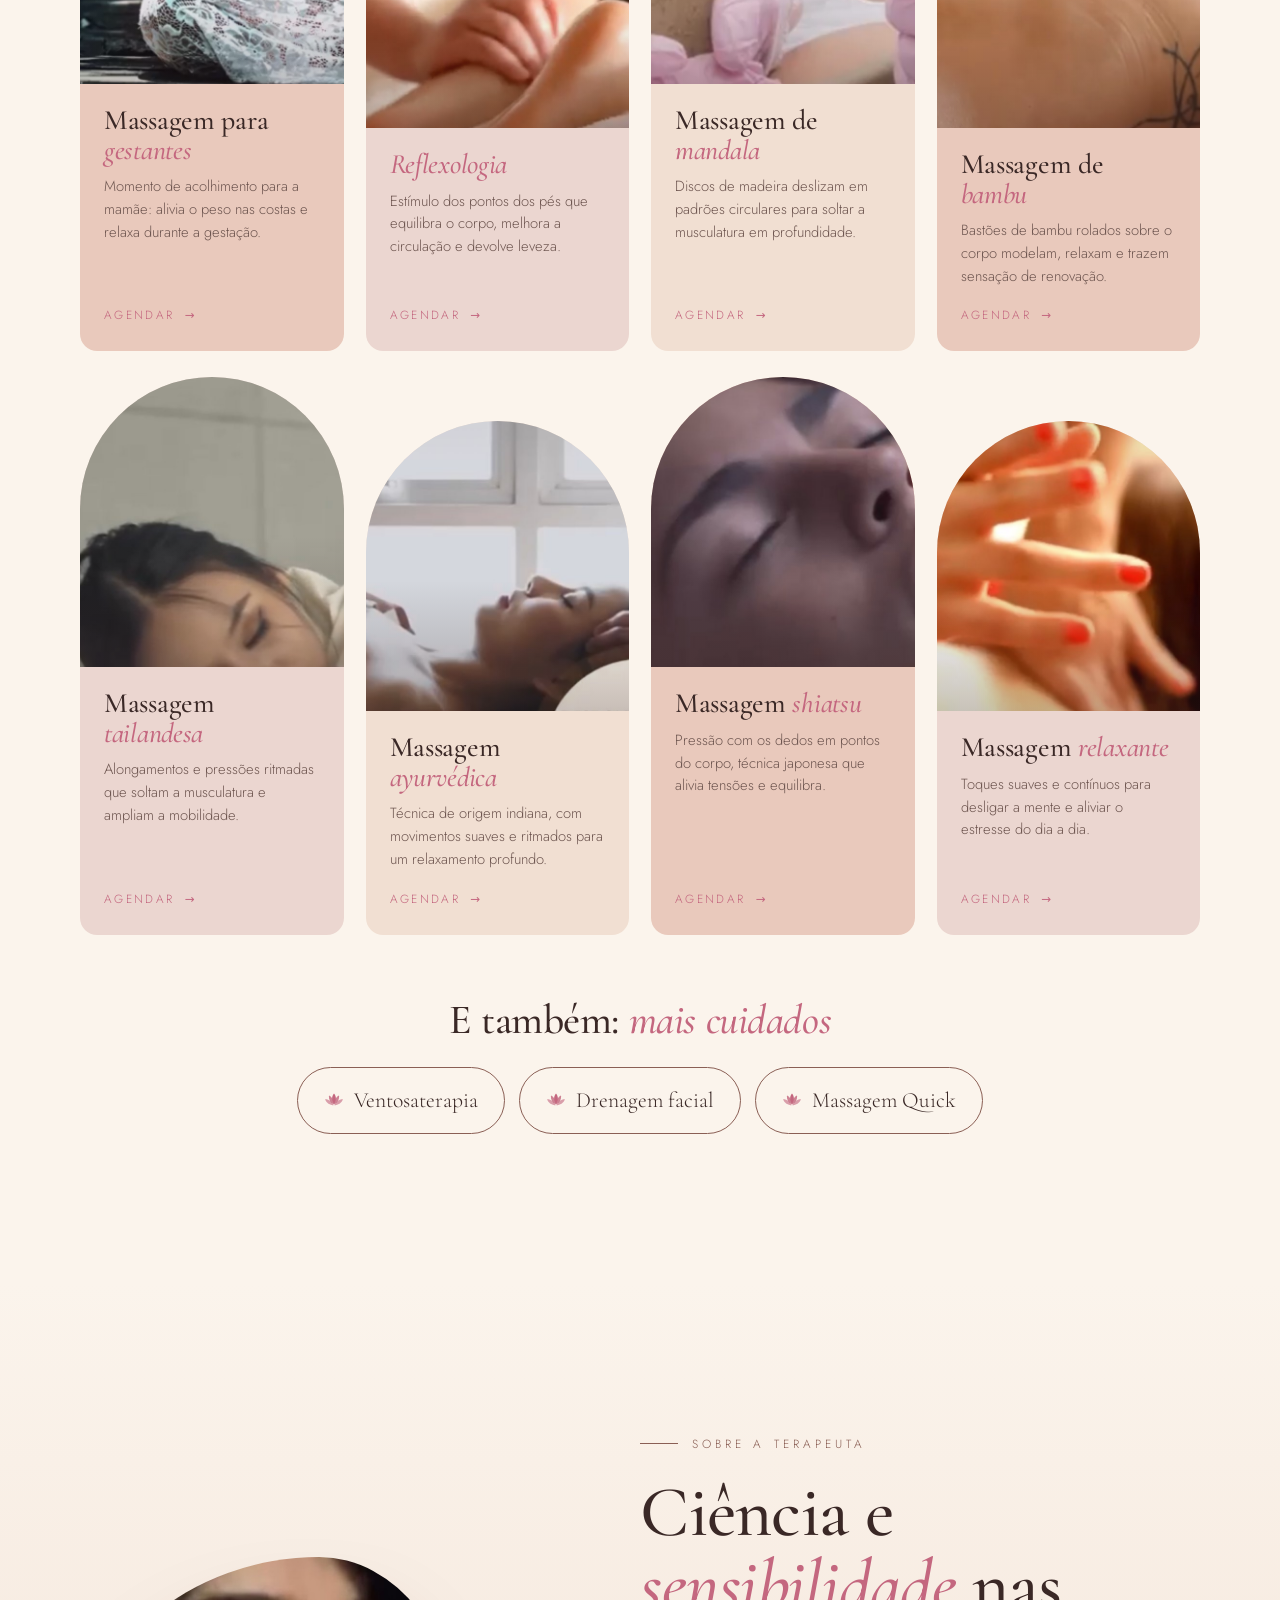
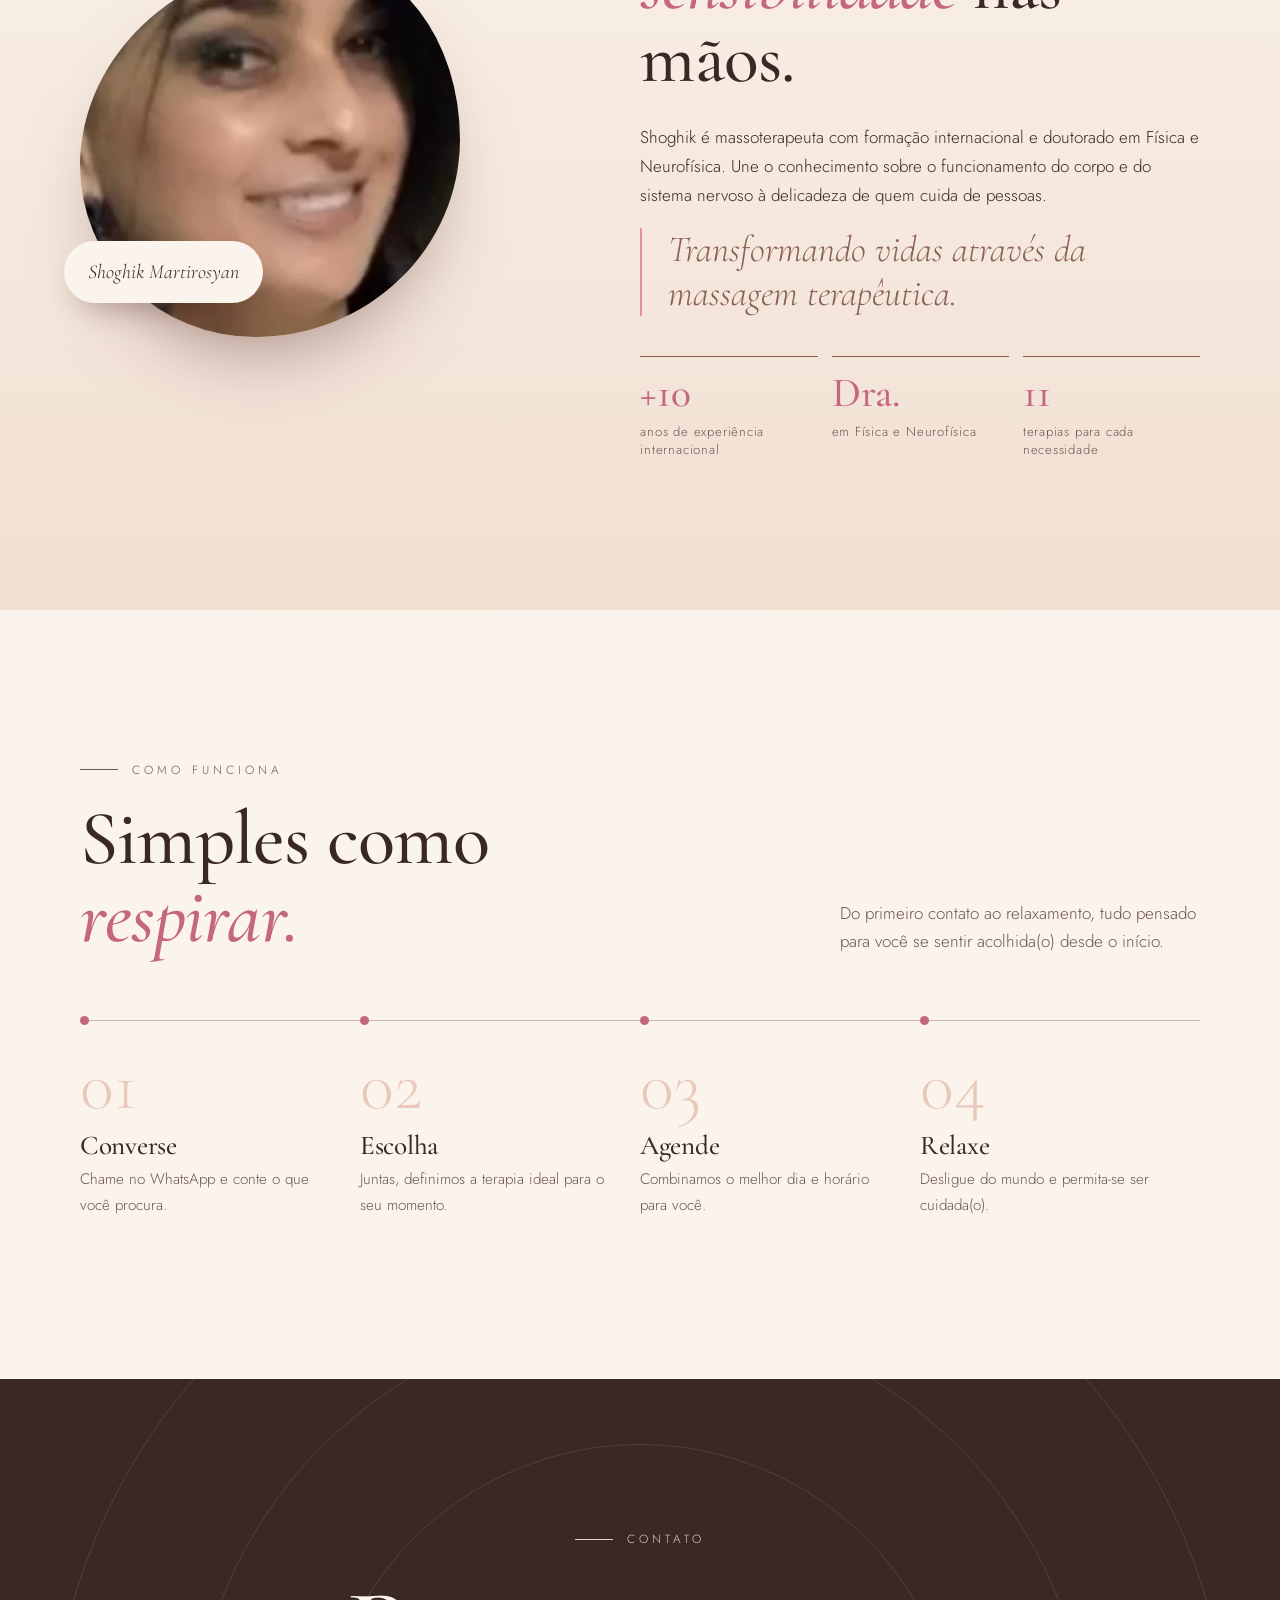
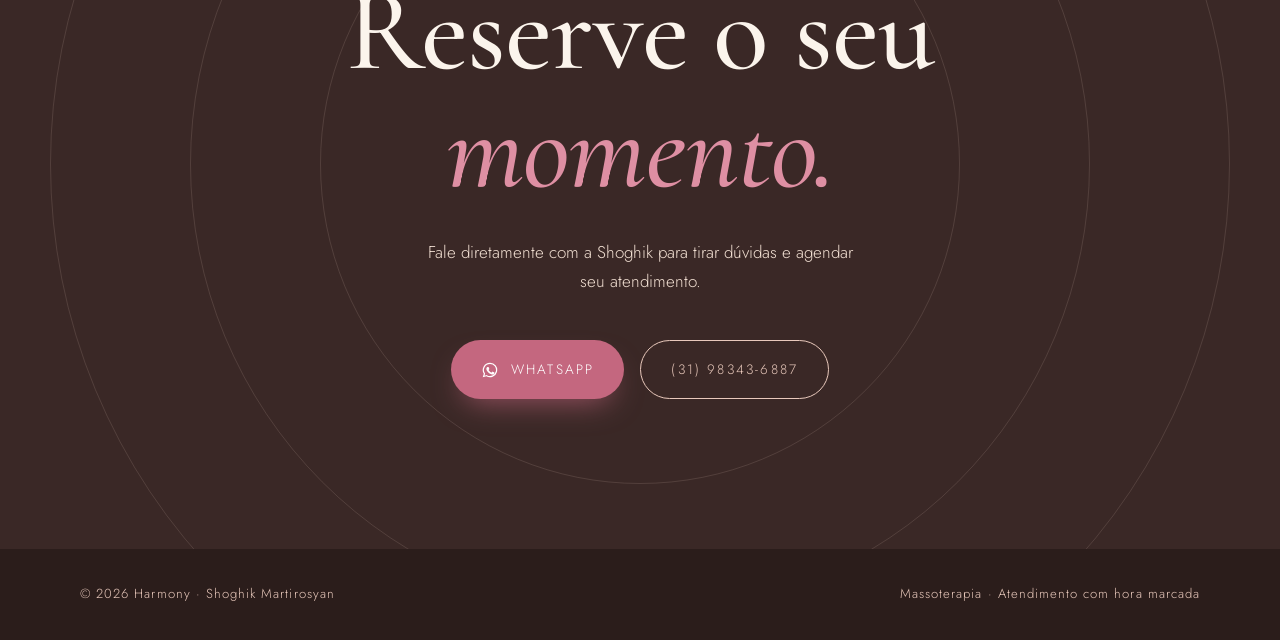
==== commit 0a2456fa: "Add photo cards and 7 more therapies to Harmony site Co-Authored-By: Claude Sonnet 5.5 <noreply@anth" ====
--- a/harmony/index.html
+++ b/harmony/index.html
@@ -67,6 +67,9 @@
 .badge{position:absolute;right:-34px;bottom:56px;width:128px;height:128px;border-radius:50%;background:var(--cream);display:grid;place-items:center;text-align:center;font-family:var(--serif);font-size:1.05rem;line-height:1.15;padding:18px;box-shadow:0 20px 40px -16px rgba(90,50,45,.45);animation:float 6s ease-in-out infinite}
 .badge b{display:block;font-size:2.4rem;font-weight:500;color:var(--rose-deep);line-height:1}
 @keyframes float{50%{transform:translateY(-12px) rotate(3deg)}}
+.orb{position:absolute;border-radius:50%;object-fit:cover;border:5px solid var(--cream);box-shadow:0 20px 40px -16px rgba(90,50,45,.5);animation:float 7s ease-in-out infinite}
+.orb.o1{width:120px;height:120px;left:-70px;top:70px}
+.orb.o2{width:92px;height:92px;left:-30px;bottom:30px;animation-delay:-3s}
 .lotus-bg{position:absolute;left:-90px;bottom:-60px;width:420px;opacity:.5;pointer-events:none;animation:sway 14s ease-in-out infinite}
 @keyframes sway{50%{transform:rotate(5deg) translateY(-10px)}}
 .scroll-hint{position:absolute;left:50%;bottom:24px;translate:-50% 0;font-size:.7rem;letter-spacing:.3em;text-transform:uppercase;color:var(--clay);display:flex;flex-direction:column;align-items:center;gap:8px}
@@ -86,22 +89,30 @@
 .sec-head p{max-width:36ch;color:var(--ink-soft)}
 
 /* SERVICES */
-.services{display:grid;grid-template-columns:repeat(12,1fr);gap:22px}
-.card{position:relative;background:var(--sand);border-radius:28px;padding:38px 34px 34px;overflow:hidden;min-height:340px;display:flex;flex-direction:column;justify-content:space-between;transition:transform .5s var(--ease),box-shadow .5s,background .5s}
-.card:nth-child(1){grid-column:span 7;background:var(--blush)}
-.card:nth-child(2){grid-column:span 5}
-.card:nth-child(3){grid-column:span 5;background:#EBD6D0}
-.card:nth-child(4){grid-column:span 7;background:var(--ink);color:var(--cream)}
-.card:hover{transform:translateY(-8px) rotate(-.4deg);box-shadow:0 34px 60px -30px rgba(90,50,45,.55)}
-.card .num{font-family:var(--serif);font-style:italic;font-size:1.1rem;color:var(--rose-deep)}
-.card:nth-child(4) .num{color:var(--rose)}
-.card h3{font-size:clamp(2rem,3.4vw,2.9rem);margin:14px 0 12px}
-.card p{max-width:34ch;font-size:.98rem;opacity:.85}
-.card .glyph{position:absolute;right:-30px;top:-30px;width:210px;height:210px;opacity:.22;transition:transform 1s var(--ease),opacity .5s}
-.card:hover .glyph{transform:rotate(30deg) scale(1.12);opacity:.4}
-.card .more{margin-top:26px;font-size:.78rem;letter-spacing:.2em;text-transform:uppercase;text-decoration:none;display:inline-flex;gap:10px;align-items:center}
+.services{display:grid;grid-template-columns:repeat(4,1fr);gap:26px 22px}
+.card{position:relative;display:flex;flex-direction:column;background:var(--sand);border-radius:200px 200px 26px 26px;overflow:hidden;transition:transform .5s var(--ease),box-shadow .5s}
+.card:nth-child(4n+2),.card:nth-child(4n+4){margin-top:44px}
+.card:nth-child(3n+1){background:var(--blush)}
+.card:nth-child(3n+2){background:#EBD6D0}
+.card:hover{transform:translateY(-10px);box-shadow:0 34px 60px -30px rgba(90,50,45,.6)}
+.card .ph{aspect-ratio:4/4.4;overflow:hidden;position:relative}
+.card .ph img{width:100%;height:100%;object-fit:cover;transition:transform 1.2s var(--ease);filter:saturate(.92)}
+.card:hover .ph img{transform:scale(1.09)}
+.card .ph::after{content:"";position:absolute;inset:0;background:linear-gradient(180deg,transparent 55%,rgba(58,40,38,.28))}
+.card .txt{padding:22px 24px 26px;display:flex;flex-direction:column;gap:10px;flex:1}
+.card h3{font-size:1.75rem;line-height:1.05}
+.card p{font-size:.92rem;color:var(--ink-soft);line-height:1.55}
+.card .more{margin-top:auto;padding-top:8px;font-size:.74rem;letter-spacing:.2em;text-transform:uppercase;text-decoration:none;display:inline-flex;gap:10px;align-items:center;color:var(--rose-deep)}
 .card .more::after{content:"→";transition:transform .3s var(--ease)}
 .card:hover .more::after{transform:translateX(8px)}
+.extras{margin-top:64px;text-align:center}
+.extras h3{font-size:clamp(1.8rem,3.4vw,2.6rem);margin-bottom:26px}
+.chips{display:flex;flex-wrap:wrap;justify-content:center;gap:14px}
+.chip{display:inline-flex;align-items:center;gap:10px;padding:14px 26px;border:1px solid var(--clay);border-radius:99px;font-family:var(--serif);font-size:1.35rem;text-decoration:none;transition:background .3s,color .3s,transform .35s var(--ease)}
+.chip svg{width:20px;height:16px;color:var(--rose-deep);transition:color .3s}
+.chip:hover{background:var(--ink);color:var(--cream);transform:translateY(-3px)}
+.chip:hover svg{color:var(--rose)}
+.chip small{font-family:var(--sans);font-size:.75rem;letter-spacing:.06em;opacity:.7}
 
 /* ABOUT */
 .about{background:linear-gradient(180deg,var(--cream),var(--sand))}
@@ -159,14 +170,14 @@
   .hero-grid,.about-grid{grid-template-columns:1fr}
   .hero h1 .l2{padding-left:.5em}
   .portrait{margin-top:30px}
-  .badge{right:-8px}
-  .card:nth-child(n){grid-column:span 12;min-height:280px}
+  .badge{right:-8px}.orb.o1{left:-14px;width:84px;height:84px}.orb.o2{display:none}
+  .services{grid-template-columns:1fr 1fr}.card:nth-child(n){margin-top:0}.card:nth-child(even){margin-top:36px}
   .steps{grid-template-columns:1fr 1fr;row-gap:36px}
   .creds{grid-template-columns:1fr}
   .about-img{order:-1;max-width:300px}
   .scroll-hint{display:none}
 }
-@media (max-width:520px){.steps{grid-template-columns:1fr}body{font-size:16px}.brand{font-size:1.2rem}.pill{padding:10px 16px}}
+@media (max-width:520px){.services{grid-template-columns:1fr}.card:nth-child(n){margin-top:0}.card{border-radius:160px 160px 26px 26px}.steps{grid-template-columns:1fr}body{font-size:16px}.brand{font-size:1.2rem}.pill{padding:10px 16px}}
 @media (prefers-reduced-motion:reduce){*{animation:none!important;transition:none!important}.rv,.load{opacity:1;transform:none}}
 </style>
 </head>
@@ -217,7 +228,7 @@
     <div class="portrait load" style="--d:.5s">
       <div class="ring r2"></div><div class="ring"></div>
       <div class="arch"><img src="shoghik.jpg" alt="Shoghik Martirosyan, massoterapeuta"></div>
-      <div class="badge"><div><b>+10</b>anos de experiência</div></div>
+      <img class="orb o1" src="img/reflexologia.jpg" alt=""><img class="orb o2" src="img/ayurvedica.jpg" alt=""><div class="badge"><div><b>+10</b>anos de experiência</div></div>
     </div>
   </div>
   <div class="scroll-hint"><span>Role</span><i></i></div>
@@ -225,8 +236,7 @@
 
 <div class="marquee" aria-hidden="true">
   <div>
-    <span>Massagem para gestantes</span><span>Reflexologia</span><span>Massagem de mandala</span><span>Massagem de bambu</span>
-    <span>Massagem para gestantes</span><span>Reflexologia</span><span>Massagem de mandala</span><span>Massagem de bambu</span>
+    <span>Gestantes</span><span>Reflexologia</span><span>Mandala</span><span>Bambu</span><span>Tailandesa</span><span>Ayurvédica</span><span>Shiatsu</span><span>Relaxante</span><span>Ventosaterapia</span><span>Drenagem facial</span><span>Quick</span><span>Gestantes</span><span>Reflexologia</span><span>Mandala</span><span>Bambu</span><span>Tailandesa</span><span>Ayurvédica</span><span>Shiatsu</span><span>Relaxante</span><span>Ventosaterapia</span><span>Drenagem facial</span><span>Quick</span>
   </div>
 </div>
 
@@ -234,30 +244,43 @@
   <div class="wrap">
     <div class="sec-head">
       <div><p class="eyebrow rv">As terapias</p><h2 class="rv">Cada toque, <em>uma intenção.</em></h2></div>
-      <p class="rv">Quatro caminhos para aliviar tensões, acalmar a mente e reconectar você ao seu ritmo natural.</p>
+      <p class="rv">Onze caminhos para aliviar tensões, acalmar a mente e reconectar você ao seu ritmo natural.</p>
     </div>
     <div class="services">
-      <article class="card rv">
-        <svg class="glyph" viewBox="0 0 100 100" fill="none" stroke="currentColor" stroke-width="1.6"><circle cx="50" cy="60" r="30"/><circle cx="50" cy="60" r="20"/><path d="M50 30C40 20 40 10 50 2c10 8 10 18 0 28Z"/></svg>
-        <div><span class="num">01</span><h3>Massagem para <em>gestantes</em></h3><p>Um momento de acolhimento para a mamãe: alivia o peso nas costas, relaxa e cuida de você e do bebê durante a gestação.</p></div>
-        <a class="more" href="https://wa.me/5531983436887?text=Ol%C3%A1!%20Tenho%20interesse%20na%20massagem%20para%20gestantes." target="_blank" rel="noopener">Agendar</a>
-      </article>
-      <article class="card rv" style="--d:.1s">
-        <svg class="glyph" viewBox="0 0 100 100" fill="none" stroke="currentColor" stroke-width="1.6"><path d="M30 80C20 55 30 25 50 15c20 10 30 40 20 65-10 8-30 8-40 0Z"/><circle cx="35" cy="10" r="4"/><circle cx="46" cy="6" r="4"/><circle cx="58" cy="6" r="4"/><circle cx="69" cy="11" r="4"/></svg>
-        <div><span class="num">02</span><h3><em>Reflexologia</em></h3><p>Estímulo dos pontos dos pés que equilibra o corpo, melhora a circulação e devolve leveza ao dia.</p></div>
-        <a class="more" href="https://wa.me/5531983436887?text=Ol%C3%A1!%20Tenho%20interesse%20em%20reflexologia." target="_blank" rel="noopener">Agendar</a>
-      </article>
-      <article class="card rv">
-        <svg class="glyph" viewBox="0 0 100 100" fill="none" stroke="currentColor" stroke-width="1.4"><circle cx="50" cy="50" r="46"/><circle cx="50" cy="50" r="34"/><circle cx="50" cy="50" r="22"/><circle cx="50" cy="50" r="10"/><path d="M50 4v92M4 50h92M17 17l66 66M83 17 17 83"/></svg>
-        <div><span class="num">03</span><h3>Massagem de <em>mandala</em></h3><p>Feita com discos de madeira que deslizam e pressionam em padrões circulares, para soltar a musculatura profundamente.</p></div>
-        <a class="more" href="https://wa.me/5531983436887?text=Ol%C3%A1!%20Tenho%20interesse%20na%20massagem%20de%20mandala." target="_blank" rel="noopener">Agendar</a>
-      </article>
-      <article class="card rv" style="--d:.1s">
-        <svg class="glyph" viewBox="0 0 100 100" fill="none" stroke="currentColor" stroke-width="1.6"><rect x="14" y="8" width="14" height="84" rx="7"/><rect x="43" y="8" width="14" height="84" rx="7"/><rect x="72" y="8" width="14" height="84" rx="7"/><path d="M14 30h14M14 62h14M43 22h14M43 50h14M43 76h14M72 34h14M72 66h14"/></svg>
-        <div><span class="num">04</span><h3>Massagem de <em>bambu</em></h3><p>Bastões de bambu aquecidos e rolados sobre o corpo modelam, relaxam e trazem uma sensação de renovação.</p></div>
-        <a class="more" href="https://wa.me/5531983436887?text=Ol%C3%A1!%20Tenho%20interesse%20na%20massagem%20de%20bambu." target="_blank" rel="noopener">Agendar</a>
-      </article>
-    </div>
+      <article class="card rv" style="--d:0.00s">
+        <div class="ph"><img src="img/gestantes.jpg" alt="Massagem para gestantes" loading="lazy"></div>
+        <div class="txt"><h3>Massagem para <em>gestantes</em></h3><p>Momento de acolhimento para a mamãe: alivia o peso nas costas e relaxa durante a gestação.</p><a class="more" href="https://wa.me/5531983436887?text=Ol%C3%A1!%20Tenho%20interesse%20em%20a%20massagem%20para%20gestantes" target="_blank" rel="noopener">Agendar</a></div>
+      </article>
+      <article class="card rv" style="--d:0.08s">
+        <div class="ph"><img src="img/reflexologia.jpg" alt="Reflexologia" loading="lazy"></div>
+        <div class="txt"><h3><em>Reflexologia</em></h3><p>Estímulo dos pontos dos pés que equilibra o corpo, melhora a circulação e devolve leveza.</p><a class="more" href="https://wa.me/5531983436887?text=Ol%C3%A1!%20Tenho%20interesse%20em%20reflexologia" target="_blank" rel="noopener">Agendar</a></div>
+      </article>
+      <article class="card rv" style="--d:0.16s">
+        <div class="ph"><img src="img/mandala.jpg" alt="Massagem de mandala" loading="lazy"></div>
+        <div class="txt"><h3>Massagem de <em>mandala</em></h3><p>Discos de madeira deslizam em padrões circulares para soltar a musculatura em profundidade.</p><a class="more" href="https://wa.me/5531983436887?text=Ol%C3%A1!%20Tenho%20interesse%20em%20a%20massagem%20de%20mandala" target="_blank" rel="noopener">Agendar</a></div>
+      </article>
+      <article class="card rv" style="--d:0.24s">
+        <div class="ph"><img src="img/bambu.jpg" alt="Massagem de bambu" loading="lazy"></div>
+        <div class="txt"><h3>Massagem de <em>bambu</em></h3><p>Bastões de bambu rolados sobre o corpo modelam, relaxam e trazem sensação de renovação.</p><a class="more" href="https://wa.me/5531983436887?text=Ol%C3%A1!%20Tenho%20interesse%20em%20a%20massagem%20de%20bambu" target="_blank" rel="noopener">Agendar</a></div>
+      </article>
+      <article class="card rv" style="--d:0.00s">
+        <div class="ph"><img src="img/tailandesa.jpg" alt="Massagem tailandesa" loading="lazy"></div>
+        <div class="txt"><h3>Massagem <em>tailandesa</em></h3><p>Alongamentos e pressões ritmadas que soltam a musculatura e ampliam a mobilidade.</p><a class="more" href="https://wa.me/5531983436887?text=Ol%C3%A1!%20Tenho%20interesse%20em%20a%20massagem%20tailandesa" target="_blank" rel="noopener">Agendar</a></div>
+      </article>
+      <article class="card rv" style="--d:0.08s">
+        <div class="ph"><img src="img/ayurvedica.jpg" alt="Massagem ayurvédica" loading="lazy"></div>
+        <div class="txt"><h3>Massagem <em>ayurvédica</em></h3><p>Técnica de origem indiana, com movimentos suaves e ritmados para um relaxamento profundo.</p><a class="more" href="https://wa.me/5531983436887?text=Ol%C3%A1!%20Tenho%20interesse%20em%20a%20massagem%20ayurv%C3%A9dica" target="_blank" rel="noopener">Agendar</a></div>
+      </article>
+      <article class="card rv" style="--d:0.16s">
+        <div class="ph"><img src="img/shiatsu.jpg" alt="Massagem shiatsu" loading="lazy"></div>
+        <div class="txt"><h3>Massagem <em>shiatsu</em></h3><p>Pressão com os dedos em pontos do corpo, técnica japonesa que alivia tensões e equilibra.</p><a class="more" href="https://wa.me/5531983436887?text=Ol%C3%A1!%20Tenho%20interesse%20em%20a%20massagem%20shiatsu" target="_blank" rel="noopener">Agendar</a></div>
+      </article>
+      <article class="card rv" style="--d:0.24s">
+        <div class="ph"><img src="img/relaxante.jpg" alt="Massagem relaxante" loading="lazy"></div>
+        <div class="txt"><h3>Massagem <em>relaxante</em></h3><p>Toques suaves e contínuos para desligar a mente e aliviar o estresse do dia a dia.</p><a class="more" href="https://wa.me/5531983436887?text=Ol%C3%A1!%20Tenho%20interesse%20em%20a%20massagem%20relaxante" target="_blank" rel="noopener">Agendar</a></div>
+      </article>
+    </div>
+    <div class="extras rv"><h3>E também: <em>mais cuidados</em></h3><div class="chips"><a class="chip" href="https://wa.me/5531983436887?text=Ol%C3%A1!%20Tenho%20interesse%20em%20Ventosaterapia" target="_blank" rel="noopener"><svg viewBox="0 0 120 90"><use href="#lotus"/></svg>Ventosaterapia</a><a class="chip" href="https://wa.me/5531983436887?text=Ol%C3%A1!%20Tenho%20interesse%20em%20Drenagem%20facial" target="_blank" rel="noopener"><svg viewBox="0 0 120 90"><use href="#lotus"/></svg>Drenagem facial</a><a class="chip" href="https://wa.me/5531983436887?text=Ol%C3%A1!%20Tenho%20interesse%20em%20Massagem%20Quick" target="_blank" rel="noopener"><svg viewBox="0 0 120 90"><use href="#lotus"/></svg>Massagem Quick</a></div></div>
   </div>
 </section>
 
@@ -275,7 +298,7 @@
       <div class="creds rv">
         <div class="cred"><b>+10</b><span>anos de experiência internacional</span></div>
         <div class="cred"><b>Dra.</b><span>em Física e Neurofísica</span></div>
-        <div class="cred"><b>4</b><span>terapias para cada necessidade</span></div>
+        <div class="cred"><b>11</b><span>terapias para cada necessidade</span></div>
       </div>
     </div>
   </div>
